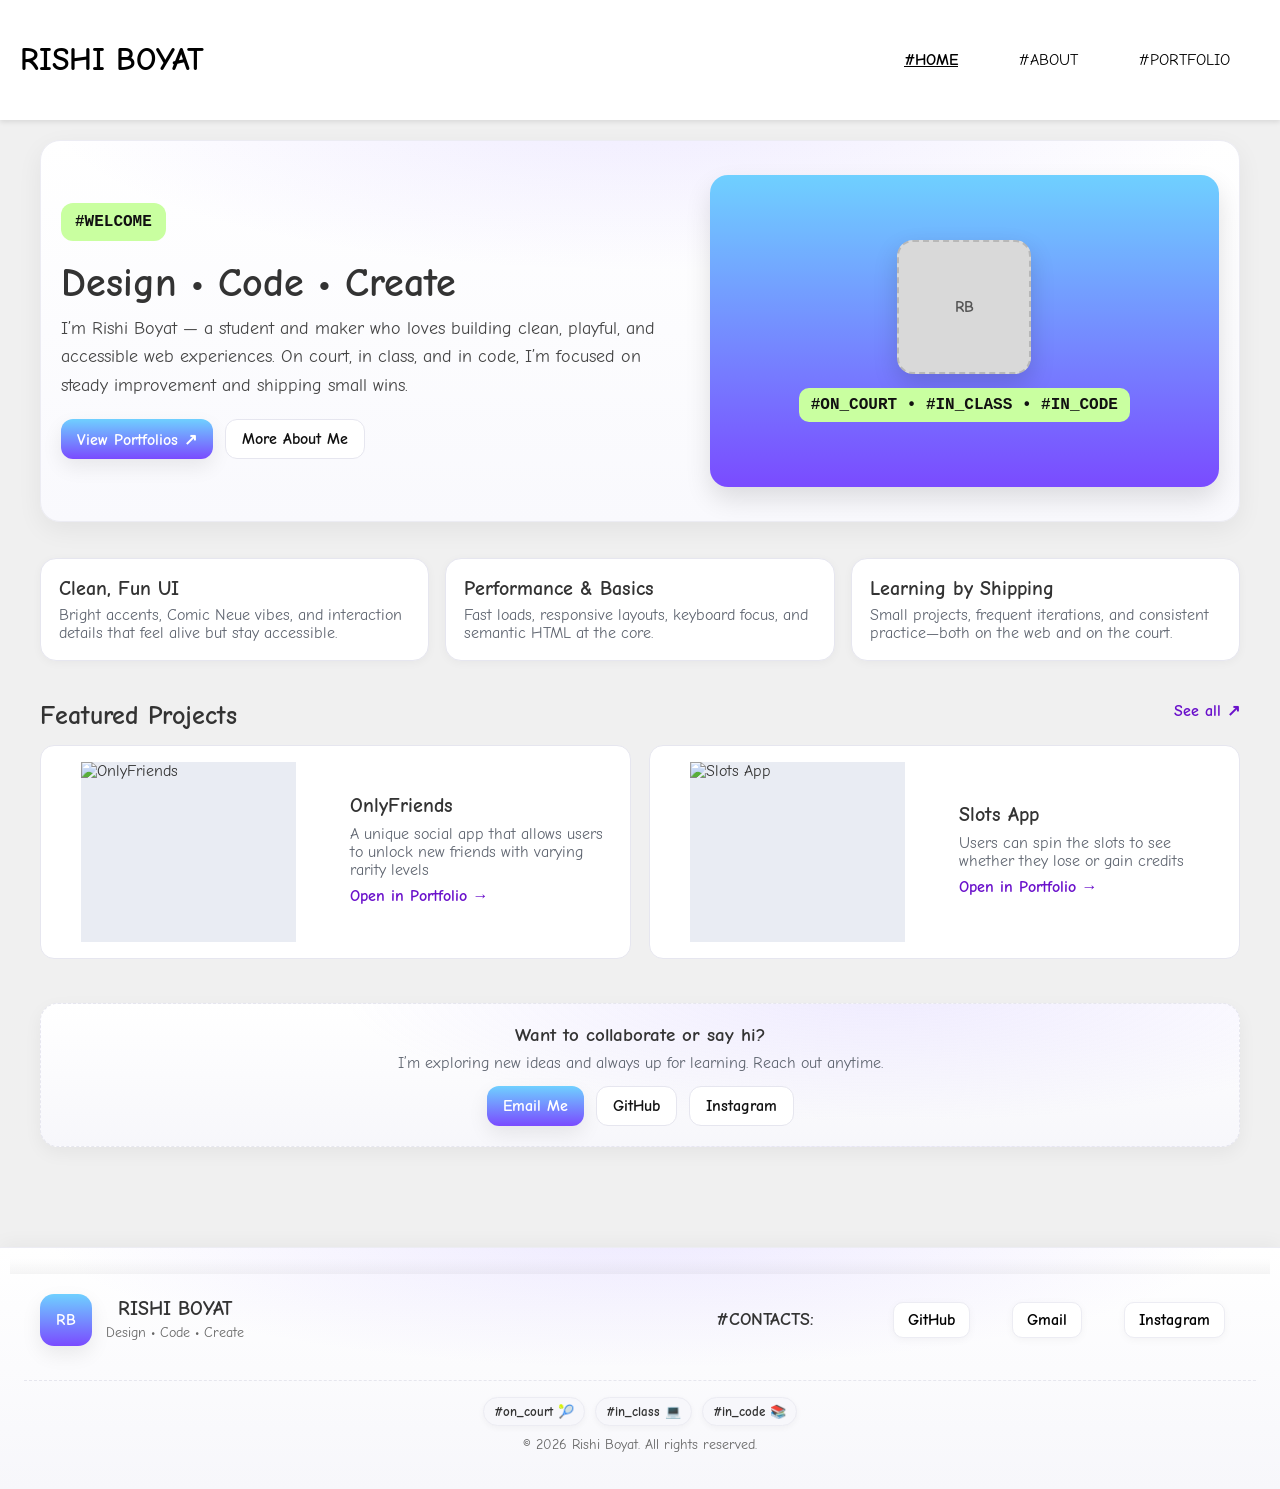
==== index.html @ 20a6b741 "Hello" ====
<!DOCTYPE html>
<html lang="en">
<head>
  <meta charset="UTF-8" />
  <meta name="viewport" content="width=device-width, initial-scale=1.0"/>
  <title>#HOME</title>
  <link rel="stylesheet" href="style.css" />
  <style>
    :root{
      --bg:#f7f7fb;
      --card:#ffffff;
      --ink:#111;
      --muted:#5f6570;
      --brand:#6a11cb;
      --brand-2:#cfffb1;
      --ring:#e6e6ef;
      --shadow:0 12px 28px rgba(0,0,0,.08);
      --radius:16px;
    }
    /* Page wrapper */
    .home-wrap{
      max-width: 1200px;
      margin: 0 auto;
      padding: 20px 16px 60px;
    }

    /* Hero */
    .hero{
      position: relative;
      background:
        radial-gradient(1000px 280px at 50% -10%, rgba(165,143,255,.18), transparent 60%),
        linear-gradient(180deg, #ffffff 0%, #f9f9fd 100%);
      border: 1px solid #ececf3;
      box-shadow: 0 8px 26px rgba(0,0,0,.06);
      border-radius: 20px;
      padding: 34px 20px;
      overflow: hidden;
    }
    .hero-inner{
      display: grid;
      grid-template-columns: 1.1fr 0.9fr;
      gap: 26px;
      align-items: center;
    }
    @media (max-width: 900px){
      .hero-inner{ grid-template-columns: 1fr; }
    }
    .hero-badge{
      display:inline-block;
      background:#c9ffa0;
      color:#111;
      border-radius: 12px;
      padding: 10px 14px;
      font-weight: 800;
      font-family: ui-monospace, Menlo, Consolas, monospace;
      margin-bottom: 12px;
    }
    .hero h1{
      margin: 8px 0 10px;
      font-size: 40px;
      line-height: 1.1;
    }
    .hero p.lead{
      margin: 0 0 18px;
      color:#444;
      font-size: 18px;
      line-height: 1.6;
      max-width: 60ch;
    }
    .hero-cta{
      display:flex; gap:12px; flex-wrap: wrap;
    }
    .btn{
      appearance:none; border:1px solid var(--ring);
      background:#fff; color:#111; font-weight:800;
      padding:10px 16px; border-radius:12px; cursor:pointer;
      text-decoration:none; display:inline-flex; align-items:center; gap:8px;
      transition: background-color .2s, color .2s, transform .2s, box-shadow .2s;
    }
    .btn:hover{ background: var(--brand-2); color: var(--brand); transform: translateY(-2px); box-shadow: 0 6px 16px rgba(0,0,0,.08); }
    .btn.primary{
      background: linear-gradient(180deg, #6fd0ff, #7a4bff);
      color:#fff; border: none; box-shadow: 0 8px 20px rgba(0,0,0,.08);
    }
    .btn.primary:hover{ filter: brightness(1.05); transform: translateY(-2px); }

    .hero-card{
      background: linear-gradient(180deg, #6fd0ff, #7a4bff);
      color:#fff; border-radius: 18px;
      padding: 26px; min-height: 260px;
      display:flex; flex-direction:column; align-items:center; justify-content:center;
      box-shadow: 0 12px 26px rgba(0,0,0,.12);
      text-align:center;
      position: relative;
    }
    .hero-avatar{
      width:130px; height:130px; border-radius:16px;
      background:#d9d9d9; border:2px dashed rgba(0,0,0,.15);
      display:flex; align-items:center; justify-content:center;
      font-weight:800; color:#555; box-shadow: 0 10px 24px rgba(0,0,0,.15);
      margin-bottom:14px;
    }
    .hero-chip{
      display:inline-block; background:#c9ffa0; color:#111;
      border-radius:10px; padding:8px 12px; font-weight:800; font-family: ui-monospace, Menlo, Consolas, monospace;
    }

    /* Highlights (three cards) */
    .highlights{
      margin-top: 36px;
      display:grid; gap:16px;
      grid-template-columns: 1fr;
    }
    @media (min-width: 820px){
      .highlights{ grid-template-columns: repeat(3, 1fr); }
    }
    .tile{
      background:#fff; border:1px solid var(--ring); border-radius: var(--radius);
      box-shadow: 0 2px 10px rgba(0,0,0,.04);
      padding: 18px;
      transition: transform .2s ease, box-shadow .2s ease, border-color .2s ease;
    }
    .tile:hover{ transform: translateY(-4px); border-color:#d7d7ec; box-shadow: var(--shadow); }
    .tile h3{ margin:0 0 6px; font-size:20px;}
    .tile p{ margin:0; color:var(--muted); }

    /* Featured projects preview (mirrors portfolio vibe) */
    .featured{
      margin-top: 40px;
    }
    .featured-head{
      display:flex; align-items:baseline; justify-content:space-between; gap:12px;
      margin-bottom: 14px;
    }
    .featured-head h2{ margin:0; font-size:26px;}
    .featured-grid{
      display:grid; gap:18px; grid-template-columns: 1fr;
    }
    @media (min-width: 860px){
      .featured-grid{ grid-template-columns: 1fr 1fr; }
    }
    .fcard{
      background:#fff; border:1px solid var(--ring); border-radius: 14px; overflow:hidden;
      display:grid; grid-template-columns: 1fr 1fr; min-height: 200px;
      transition: transform .2s ease, box-shadow .2s ease, border-color .2s ease;
    }
    .fcard:hover{ transform: translateY(-4px); border-color:#d7d7ec; box-shadow: var(--shadow); }
    @media (max-width: 680px){
      .fcard{ grid-template-columns: 1fr; }
    }
    .fmedia{ background:#e9ecf3; min-height: 180px; }
    .fmedia img{ width:100%; height:100%; object-fit: cover; display:block; }
    .fbody{ padding: 14px; display:flex; flex-direction:column; gap:8px; justify-content:center; }
    .fbody h3{ margin:0; font-size:20px; }
    .fbody p{ margin:0; color:var(--muted); }
    .mini-link{
      align-self:flex-start; font-weight:800; color:var(--brand); text-decoration:none;
      border-bottom: 2px solid transparent; padding-bottom:2px;
      transition: color .2s, border-color .2s, transform .2s;
    }
    .mini-link:hover{ color:#4d0fb2; border-color:#c9b6ff; transform: translateY(-1px); }

    /* CTA strip */
    .cta-strip{
      margin-top: 44px;
      background:
        radial-gradient(900px 220px at 70% -10%, rgba(165,143,255,.18), transparent 60%),
        linear-gradient(180deg, #ffffff 0%, #f7f7fb 100%);
      border: 1px dashed #e6e6ef;
      border-radius: 18px;
      padding: 20px;
      text-align: center;
      box-shadow: 0 6px 18px rgba(0,0,0,.05);
    }
    .cta-strip h3{ margin: 0 0 8px; }
    .cta-strip p{ margin: 0 0 14px; color: var(--muted); }
    .cta-actions{ display:flex; gap:12px; justify-content:center; flex-wrap: wrap; }

    /* Accessibility focus */
    a:focus-visible, button:focus-visible{
      outline: 3px solid #a7d3ff;
      outline-offset: 2px;
      border-radius: 8px;
    }
  </style>
</head>
<body>

<header>
  <h1>RISHI BOYAT</h1>
  <nav>
    <a href="home.html" class="active">#HOME</a>
    <a href="about.html">#ABOUT</a>
    <a href="portfolios.html">#PORTFOLIO</a>
  </nav>
</header>

<main class="home-wrap" aria-label="Home">
  <!-- Hero -->
  <section class="hero" aria-labelledby="hero-title">
    <div class="hero-inner">
      <div>
        <span class="hero-badge">#WELCOME</span>
        <h1 id="hero-title">Design • Code • Create</h1>
        <p class="lead">
          I’m Rishi Boyat — a student and maker who loves building clean, playful, and accessible web experiences.
          On court, in class, and in code, I’m focused on steady improvement and shipping small wins.
        </p>
        <div class="hero-cta">
          <a class="btn primary" href="portfolios.html">View Portfolios ↗</a>
          <a class="btn" href="about.html">More About Me</a>
        </div>
      </div>
      <aside class="hero-card" aria-label="Quick profile">
        <div class="hero-avatar" aria-label="image placeholder">RB</div>
        <div class="hero-chip">#ON_COURT • #IN_CLASS • #IN_CODE</div>
      </aside>
    </div>
  </section>

  <!-- Highlights -->
  <section class="highlights" aria-label="Highlights">
    <article class="tile">
      <h3>Clean, Fun UI</h3>
      <p>Bright accents, Comic Neue vibes, and interaction details that feel alive but stay accessible.</p>
    </article>
    <article class="tile">
      <h3>Performance & Basics</h3>
      <p>Fast loads, responsive layouts, keyboard focus, and semantic HTML at the core.</p>
    </article>
    <article class="tile">
      <h3>Learning by Shipping</h3>
      <p>Small projects, frequent iterations, and consistent practice—both on the web and on the court.</p>
    </article>
  </section>

  <!-- Featured projects preview -->
  <section class="featured" aria-labelledby="feat-title">
    <div class="featured-head">
      <h2 id="feat-title">Featured Projects</h2>
      <a class="mini-link" href="portfolios.html" aria-label="Go to Portfolio">See all ↗</a>
    </div>

    <div class="featured-grid">
      <!-- Card A -->
      <article class="fcard">
        <figure class="fmedia">
          <img src="" alt="OnlyFriends">
        </figure>
        <div class="fbody">
          <h3>OnlyFriends</h3>
          <p>A unique social app that allows users to unlock new friends with varying rarity levels</p>
          <a class="mini-link" href="portfolios.html#weather">Open in Portfolio →</a>
        </div>
      </article>

      <!-- Card B -->
      <article class="fcard">
        <figure class="fmedia">
          <img src="" alt="Slots App">
        </figure>
        <div class="fbody">
          <h3>Slots App</h3>
          <p>Users can spin the slots to see whether they lose or gain credits</p>
          <a class="mini-link" href="portfolios.html#taskflow">Open in Portfolio →</a>
        </div>
      </article>
    </div>
  </section>

  <!-- CTA -->
  <section class="cta-strip" aria-labelledby="cta-title">
    <h3 id="cta-title">Want to collaborate or say hi?</h3>
    <p>I’m exploring new ideas and always up for learning. Reach out anytime.</p>
    <div class="cta-actions">
      <a class="btn primary" href="mailto:rishi.boyat@gmail.com">Email Me</a>
      <a class="btn" href="https://github.com/KingRB04122009" target="_blank" rel="noopener noreferrer">GitHub</a>
      <a class="btn" href="https://instagram.com/rishiboyat12" target="_blank" rel="noopener noreferrer">Instagram</a>
    </div>
  </section>
</main>

<footer class="site-footer">
  <div class="footer-inner">
    <!-- Brand block -->
    <div class="footer-brand">
      <div class="brand-badge">RB</div>
      <div class="brand-meta">
        <h3>RISHI BOYAT</h3>
        <p>Design • Code • Create</p>
      </div>
    </div>

    <!-- Contacts -->
    <div class="footer-contacts">
      <h3 class="footer-title">#CONTACTS:</h3>
      <nav class="contact-links" aria-label="Social links">
        <a href="https://github.com/KingRB04122009" target="_blank" rel="noopener noreferrer">GitHub</a>
        <a href="mailto:rishi.boyat@gmail.com">Gmail</a>
        <a href="https://instagram.com/rishiboyat12" target="_blank" rel="noopener noreferrer">Instagram</a>
      </nav>
    </div>
  </div>

  <div class="footer-bottom">
    <div class="chips">
      <span class="chip">#on_court 🎾</span>
      <span class="chip">#in_class 💻</span>
      <span class="chip">#in_code 📚</span>
    </div>
    <p class="legal">© <span id="year">2025</span> Rishi Boyat. All rights reserved.</p>
  </div>
</footer>

<script>
  // Update year automatically
  document.getElementById('year').textContent = new Date().getFullYear();
</script>

</body>
</html>
---- style.css ----
/* Import Google Fonts */
@import url('https://fonts.googleapis.com/css2?family=Comic+Neue:wght@400;700&display=swap');

body {
    font-family: 'Comic Neue', sans-serif; /* Use Comic Neue font */
    margin: 0;
    padding: 0;
    background-color: #f0f0f0;
    color: #333;
}

header {
    display: flex; /* Use flexbox for alignment */
    justify-content: space-between; /* Space between elements */
    align-items: center; /* Center items vertically */
    padding: 20px 20px; /* Padding for top and bottom */
    background-color: white; /* White background */
    color: black; /* Black text color */
    box-shadow: 0 2px 5px rgba(0, 0, 0, 0.1); /* Optional: subtle shadow for depth */
}

nav {
    display: flex; /* Use flexbox for navigation links */
}

nav a {
    margin: 0 15px;
    color: black; /* Change link color to black */
    text-decoration: none;
    font-weight: normal;
    padding: 10px 15px; /* Added padding for better click area */
    border-radius: 5px; /* Rounded corners */
    transition: background-color 0.3s, color 0.3s, transform 0.3s;
}

nav a:hover {
    background-color: #cfffb1; /* Bright background on hover */
    color: #6a11cb; /* Change text color on hover */
    transform: scale(1.1); /* Slightly enlarge text */
}

.active {
    font-weight: bold;
    text-decoration: underline;
}

/* Rest of your CSS remains unchanged */
.container {
    max-width: 900px;
    margin: 20px auto;
    background: white;
    border-radius: 10px;
    padding: 20px;
    box-shadow: 0 4px 20px rgba(0, 0, 0, 0.1);
}

.about, .experience, .contact {
    margin-bottom: 30px;
    padding: 20px;
    border-radius: 10px;
    box-shadow: 0 2px 10px rgba(0, 0, 0, 0.1);
}

.about {
    background: linear-gradient(135deg, #6a11cb, #2575fc);
    color: white;
}

.experience, .contact {
    background: #e9ecef;
}

h2 {
    margin: 0 0 10px;
}

p {
    margin: 10px 0;
}

footer {
    text-align: center;
    margin-top: 20px;
    padding: 10px;
}

.contact-info {
    margin-top: 20px;
    font-size: 1.1em;
}

.site-footer{
  margin-top: 40px;
  background:
    radial-gradient(1000px 240px at 50% -10%, rgba(165,143,255,.20), transparent 60%),
    linear-gradient(180deg, #ffffff 0%, #f7f7fb 100%);
  border-top: 1px solid #ececf3;
  box-shadow: 0 -4px 18px rgba(0,0,0,0.04);
  font-family: 'Comic Neue', sans-serif;
}

.footer-inner{
  max-width: 1200px;
  margin: 0 auto;
  padding: 20px 16px 26px;
  display: grid;
  grid-template-columns: 1fr auto;
  gap: 20px;
  align-items: center;
}
@media (max-width: 800px){
  .footer-inner{
    grid-template-columns: 1fr;
    text-align: left;
  }
}

/* Brand block */
.footer-brand{
  display: flex;
  align-items: center;
  gap: 14px;
  margin-bottom: 0px;
}
.brand-badge{
  width: 52px; height: 52px;
  border-radius: 14px;
  background: linear-gradient(180deg, #6fd0ff, #7a4bff);
  color: #fff;
  display: grid; place-items: center;
  font-weight: 800;
  letter-spacing: 0.5px;
  box-shadow: 0 8px 20px rgba(0,0,0,.08);
}
.brand-meta h3{
  font-size: 20px;
  line-height: 1.1;
  margin: 0;
}
.brand-meta p{
  margin: 4px 0 0;
  color: #666;
  font-size: 14px;
}

/* Contacts block */
.footer-contacts{
  display: flex;
  align-items: center;
  gap: 14px;
  flex-wrap: wrap;
  justify-content: flex-end;
}
@media (max-width: 800px){
  .footer-contacts{
    justify-content: flex-start;
  }
}

.footer-title{
  margin: 0;
  font-size: 18px;
  font-weight: 800;
  margin-right: 50px;
}

.contact-links{
  display: flex;
  gap: 12px;
  align-items: center;
}

.contact-links a{
  color: black;
  text-decoration: none;
  background: #ffffff;
  padding: 8px 14px;
  border-radius: 10px;
  border: 1px solid #ececf3;
  box-shadow: 0 2px 8px rgba(0,0,0,.04);
  transition: background-color .2s, color .2s, transform .2s, box-shadow .2s;
  font-weight: 700;
}
.contact-links a:hover{
  background-color: #cfffb1;
  color: #6a11cb;
  transform: translateY(-2px);
  box-shadow: 0 6px 16px rgba(0,0,0,.08);
}

/* Bottom strip with chips and legal */
.footer-bottom{
  border-top: 1px dashed #e6e6ee;
  margin-top: 8px;
  padding: 16px 16px 26px;
  max-width: 1200px;
  margin-left: auto;
  margin-right: auto;
}
.chips{
  display: flex;
  gap: 10px;
  flex-wrap: wrap;
  justify-content: center;
  margin-bottom: 10px;
}
.chip{
  background: #f7f7fb;
  border: 1px solid #ececf3;
  color: #333;
  padding: 6px 10px;
  border-radius: 999px;
  font-weight: 700;
  font-size: 13px;
  box-shadow: 0 2px 6px rgba(0,0,0,.04);
}
.legal{
  text-align: center;
  color: #666;
  font-size: 14px;
  margin: 0;
}

/* Optional: make footer stick out slightly from content above */
.site-footer::before{
  content: "";
  display: block;
  height: 16px;
  background:
    linear-gradient(180deg, transparent, rgba(0,0,0,.04));
}
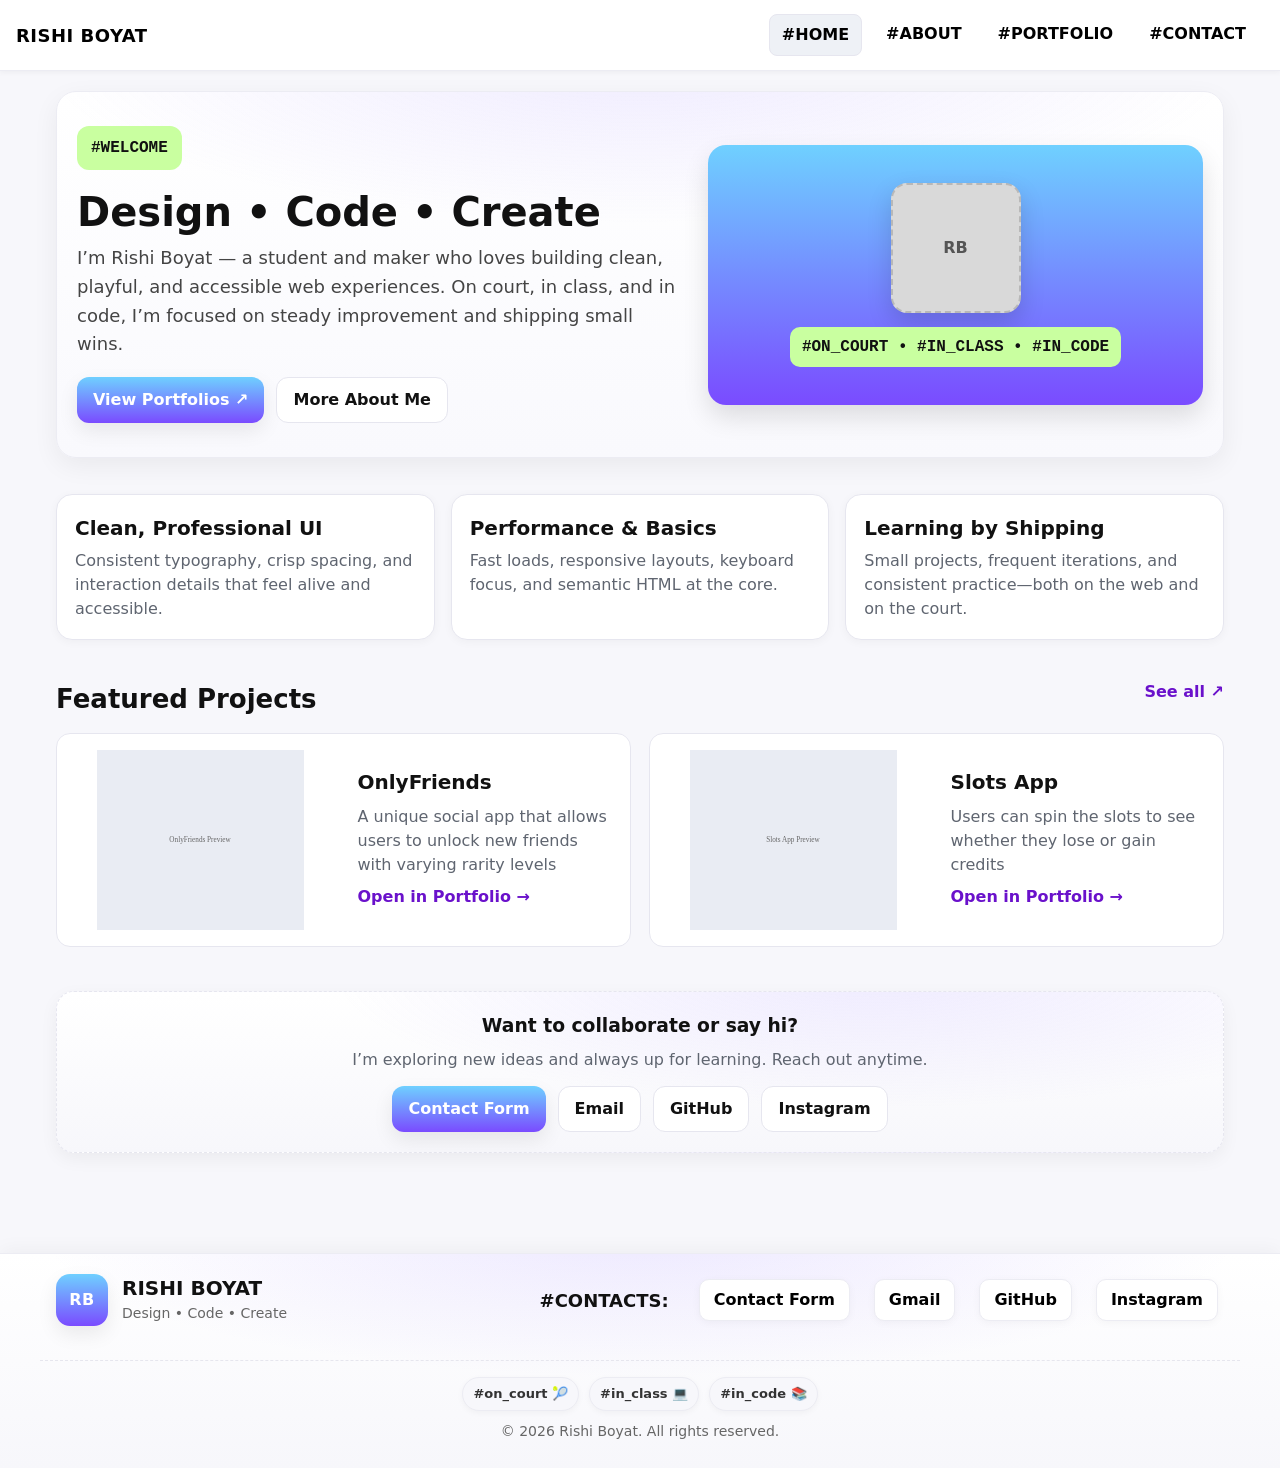
==== commit bc2e2b35: "Big Change" ====
--- a/index.html
+++ b/index.html
@@ -72,7 +72,7 @@
     }
     .btn{
       appearance:none; border:1px solid var(--ring);
-      background:#fff; color:#111; font-weight:800;
+      background:#fff; color:#111; font-weight:700;
       padding:10px 16px; border-radius:12px; cursor:pointer;
       text-decoration:none; display:inline-flex; align-items:center; gap:8px;
       transition: background-color .2s, color .2s, transform .2s, box-shadow .2s;
@@ -124,7 +124,7 @@
     .tile h3{ margin:0 0 6px; font-size:20px;}
     .tile p{ margin:0; color:var(--muted); }
 
-    /* Featured projects preview (mirrors portfolio vibe) */
+    /* Featured projects preview */
     .featured{
       margin-top: 40px;
     }
@@ -185,13 +185,13 @@
   </style>
 </head>
 <body>
-
 <header>
   <h1>RISHI BOYAT</h1>
   <nav>
-    <a href="home.html" class="active">#HOME</a>
+    <a href="index.html" class="active">#HOME</a>
     <a href="about.html">#ABOUT</a>
     <a href="portfolios.html">#PORTFOLIO</a>
+    <a href="contact.html">#CONTACT</a>
   </nav>
 </header>
 
@@ -221,8 +221,8 @@
   <!-- Highlights -->
   <section class="highlights" aria-label="Highlights">
     <article class="tile">
-      <h3>Clean, Fun UI</h3>
-      <p>Bright accents, Comic Neue vibes, and interaction details that feel alive but stay accessible.</p>
+      <h3>Clean, Professional UI</h3>
+      <p>Consistent typography, crisp spacing, and interaction details that feel alive and accessible.</p>
     </article>
     <article class="tile">
       <h3>Performance & Basics</h3>
@@ -245,24 +245,24 @@
       <!-- Card A -->
       <article class="fcard">
         <figure class="fmedia">
-          <img src="" alt="OnlyFriends">
+          <img src="data:image/svg+xml;charset=UTF-8,%3Csvg xmlns='http://www.w3.org/2000/svg' width='1200' height='800'%3E%3Crect width='100%25' height='100%25' fill='%23e9ecf3'/%3E%3Ctext x='50%25' y='50%25' dominant-baseline='middle' text-anchor='middle' fill='%23666' font-size='32'%3EOnlyFriends Preview%3C/text%3E%3C/svg%3E" alt="OnlyFriends preview">
         </figure>
         <div class="fbody">
           <h3>OnlyFriends</h3>
           <p>A unique social app that allows users to unlock new friends with varying rarity levels</p>
-          <a class="mini-link" href="portfolios.html#weather">Open in Portfolio →</a>
+          <a class="mini-link" href="portfolios.html#onlyfriends">Open in Portfolio →</a>
         </div>
       </article>
 
       <!-- Card B -->
       <article class="fcard">
         <figure class="fmedia">
-          <img src="" alt="Slots App">
+          <img src="data:image/svg+xml;charset=UTF-8,%3Csvg xmlns='http://www.w3.org/2000/svg' width='1200' height='800'%3E%3Crect width='100%25' height='100%25' fill='%23e9ecf3'/%3E%3Ctext x='50%25' y='50%25' dominant-baseline='middle' text-anchor='middle' fill='%23666' font-size='32'%3ESlots App Preview%3C/text%3E%3C/svg%3E" alt="Slots App preview">
         </figure>
         <div class="fbody">
           <h3>Slots App</h3>
           <p>Users can spin the slots to see whether they lose or gain credits</p>
-          <a class="mini-link" href="portfolios.html#taskflow">Open in Portfolio →</a>
+          <a class="mini-link" href="portfolios.html#slots">Open in Portfolio →</a>
         </div>
       </article>
     </div>
@@ -273,7 +273,8 @@
     <h3 id="cta-title">Want to collaborate or say hi?</h3>
     <p>I’m exploring new ideas and always up for learning. Reach out anytime.</p>
     <div class="cta-actions">
-      <a class="btn primary" href="mailto:rishi.boyat@gmail.com">Email Me</a>
+      <a class="btn primary" href="contact.html">Contact Form</a>
+      <a class="btn" href="mailto:rishi.boyat@gmail.com">Email</a>
       <a class="btn" href="https://github.com/KingRB04122009" target="_blank" rel="noopener noreferrer">GitHub</a>
       <a class="btn" href="https://instagram.com/rishiboyat12" target="_blank" rel="noopener noreferrer">Instagram</a>
     </div>
@@ -295,8 +296,9 @@
     <div class="footer-contacts">
       <h3 class="footer-title">#CONTACTS:</h3>
       <nav class="contact-links" aria-label="Social links">
+        <a href="contact.html">Contact Form</a>
+        <a href="mailto:rishi.boyat@gmail.com">Gmail</a>
         <a href="https://github.com/KingRB04122009" target="_blank" rel="noopener noreferrer">GitHub</a>
-        <a href="mailto:rishi.boyat@gmail.com">Gmail</a>
         <a href="https://instagram.com/rishiboyat12" target="_blank" rel="noopener noreferrer">Instagram</a>
       </nav>
     </div>
@@ -316,6 +318,5 @@
   // Update year automatically
   document.getElementById('year').textContent = new Date().getFullYear();
 </script>
-
 </body>
 </html>
--- a/style.css
+++ b/style.css
@@ -1,94 +1,80 @@
-/* Import Google Fonts */
-@import url('https://fonts.googleapis.com/css2?family=Comic+Neue:wght@400;700&display=swap');
+/* Typography: professional, consistent (system UI stack for performance) */
+* { box-sizing: border-box; }
+
+html {
+  -webkit-text-size-adjust: 100%;
+}
 
 body {
-    font-family: 'Comic Neue', sans-serif; /* Use Comic Neue font */
-    margin: 0;
-    padding: 0;
-    background-color: #f0f0f0;
-    color: #333;
-}
+  margin: 0;
+  padding: 0;
+  background-color: #f7f7fb;
+  color: #111;
+  font-family: system-ui, -apple-system, Segoe UI, Roboto, "Helvetica Neue", Arial, "Noto Sans", "Liberation Sans", sans-serif;
+  line-height: 1.5;
+  text-rendering: optimizeLegibility;
+}
+
+/* Smooth page fade-in; respect prefers-reduced-motion */
+@media (prefers-reduced-motion: no-preference) {
+  body {
+    opacity: 0;
+    animation: fadeIn .35s ease-out forwards;
+  }
+}
+@keyframes fadeIn {
+  from { opacity: 0; transform: translateY(4px); }
+  to   { opacity: 1; transform: translateY(0); }
+}
+
+a { color: inherit; }
 
 header {
-    display: flex; /* Use flexbox for alignment */
-    justify-content: space-between; /* Space between elements */
-    align-items: center; /* Center items vertically */
-    padding: 20px 20px; /* Padding for top and bottom */
-    background-color: white; /* White background */
-    color: black; /* Black text color */
-    box-shadow: 0 2px 5px rgba(0, 0, 0, 0.1); /* Optional: subtle shadow for depth */
+  position: sticky;
+  top: 0;
+  z-index: 100;
+  display: flex;
+  justify-content: space-between;
+  align-items: center;
+  padding: 14px 16px;
+  background-color: #ffffff;
+  color: black;
+  border-bottom: 1px solid #ececf3;
+  box-shadow: 0 2px 5px rgba(0,0,0,0.04);
+}
+
+header h1 {
+  margin: 0;
+  font-size: 18px;
+  letter-spacing: .5px;
 }
 
 nav {
-    display: flex; /* Use flexbox for navigation links */
+  display: flex;
+  flex-wrap: wrap;
 }
 
 nav a {
-    margin: 0 15px;
-    color: black; /* Change link color to black */
-    text-decoration: none;
-    font-weight: normal;
-    padding: 10px 15px; /* Added padding for better click area */
-    border-radius: 5px; /* Rounded corners */
-    transition: background-color 0.3s, color 0.3s, transform 0.3s;
-}
-
+  margin: 0 6px;
+  color: black;
+  text-decoration: none;
+  font-weight: 600;
+  padding: 8px 12px;
+  border-radius: 8px;
+  transition: background-color .2s, color .2s, transform .2s, box-shadow .2s;
+}
 nav a:hover {
-    background-color: #cfffb1; /* Bright background on hover */
-    color: #6a11cb; /* Change text color on hover */
-    transform: scale(1.1); /* Slightly enlarge text */
-}
-
-.active {
-    font-weight: bold;
-    text-decoration: underline;
-}
-
-/* Rest of your CSS remains unchanged */
-.container {
-    max-width: 900px;
-    margin: 20px auto;
-    background: white;
-    border-radius: 10px;
-    padding: 20px;
-    box-shadow: 0 4px 20px rgba(0, 0, 0, 0.1);
-}
-
-.about, .experience, .contact {
-    margin-bottom: 30px;
-    padding: 20px;
-    border-radius: 10px;
-    box-shadow: 0 2px 10px rgba(0, 0, 0, 0.1);
-}
-
-.about {
-    background: linear-gradient(135deg, #6a11cb, #2575fc);
-    color: white;
-}
-
-.experience, .contact {
-    background: #e9ecef;
-}
-
-h2 {
-    margin: 0 0 10px;
-}
-
-p {
-    margin: 10px 0;
-}
-
-footer {
-    text-align: center;
-    margin-top: 20px;
-    padding: 10px;
-}
-
-.contact-info {
-    margin-top: 20px;
-    font-size: 1.1em;
-}
-
+  background-color: #cfffb1;
+  color: #6a11cb;
+  transform: translateY(-1px);
+  box-shadow: 0 3px 10px rgba(0,0,0,.06);
+}
+nav a.active {
+  background: #eef1f6;
+  border: 1px solid #e6e6ef;
+}
+
+/* Footer (shared) */
 .site-footer{
   margin-top: 40px;
   background:
@@ -96,7 +82,6 @@
     linear-gradient(180deg, #ffffff 0%, #f7f7fb 100%);
   border-top: 1px solid #ececf3;
   box-shadow: 0 -4px 18px rgba(0,0,0,0.04);
-  font-family: 'Comic Neue', sans-serif;
 }
 
 .footer-inner{
@@ -115,12 +100,10 @@
   }
 }
 
-/* Brand block */
 .footer-brand{
   display: flex;
   align-items: center;
   gap: 14px;
-  margin-bottom: 0px;
 }
 .brand-badge{
   width: 52px; height: 52px;
@@ -143,7 +126,6 @@
   font-size: 14px;
 }
 
-/* Contacts block */
 .footer-contacts{
   display: flex;
   align-items: center;
@@ -161,7 +143,7 @@
   margin: 0;
   font-size: 18px;
   font-weight: 800;
-  margin-right: 50px;
+  margin-right: 10px;
 }
 
 .contact-links{
@@ -188,7 +170,6 @@
   box-shadow: 0 6px 16px rgba(0,0,0,.08);
 }
 
-/* Bottom strip with chips and legal */
 .footer-bottom{
   border-top: 1px dashed #e6e6ee;
   margin-top: 8px;
@@ -221,11 +202,20 @@
   margin: 0;
 }
 
-/* Optional: make footer stick out slightly from content above */
-.site-footer::before{
-  content: "";
-  display: block;
-  height: 16px;
-  background:
-    linear-gradient(180deg, transparent, rgba(0,0,0,.04));
+/* Buttons (baseline) */
+.btn{
+  font-family: inherit;
+}
+
+/* Accessibility focus baseline */
+a:focus-visible, button:focus-visible, input:focus-visible, textarea:focus-visible{
+  outline: 3px solid #a7d3ff;
+  outline-offset: 2px;
+  border-radius: 8px;
+}
+
+/* Prevent accidental horizontal scrolls site-wide */
+html, body {
+  max-width: 100%;
+  overflow-x: hidden;
 }
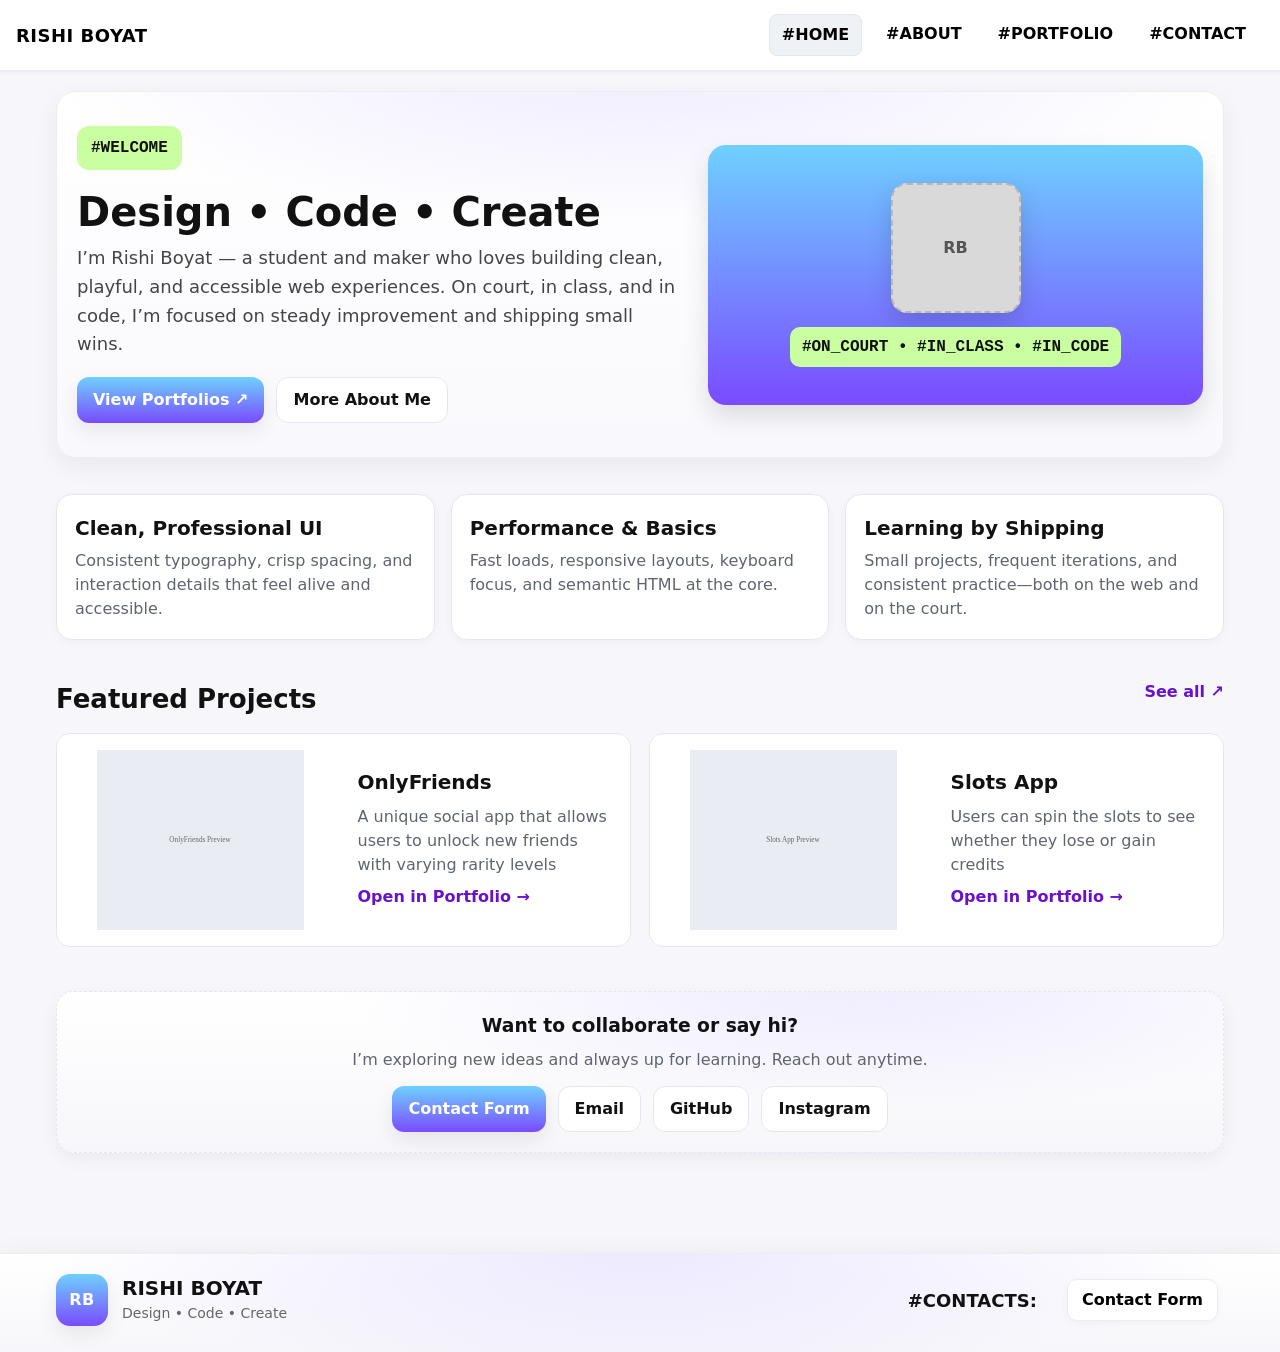
==== commit 7d25ce35: "Only Friends" ====
--- a/index.html
+++ b/index.html
@@ -297,26 +297,4 @@
       <h3 class="footer-title">#CONTACTS:</h3>
       <nav class="contact-links" aria-label="Social links">
         <a href="contact.html">Contact Form</a>
-        <a href="mailto:rishi.boyat@gmail.com">Gmail</a>
-        <a href="https://github.com/KingRB04122009" target="_blank" rel="noopener noreferrer">GitHub</a>
-        <a href="https://instagram.com/rishiboyat12" target="_blank" rel="noopener noreferrer">Instagram</a>
-      </nav>
-    </div>
-  </div>
-
-  <div class="footer-bottom">
-    <div class="chips">
-      <span class="chip">#on_court 🎾</span>
-      <span class="chip">#in_class 💻</span>
-      <span class="chip">#in_code 📚</span>
-    </div>
-    <p class="legal">© <span id="year">2025</span> Rishi Boyat. All rights reserved.</p>
-  </div>
-</footer>
-
-<script>
-  // Update year automatically
-  document.getElementById('year').textContent = new Date().getFullYear();
-</script>
-</body>
-</html>+ 
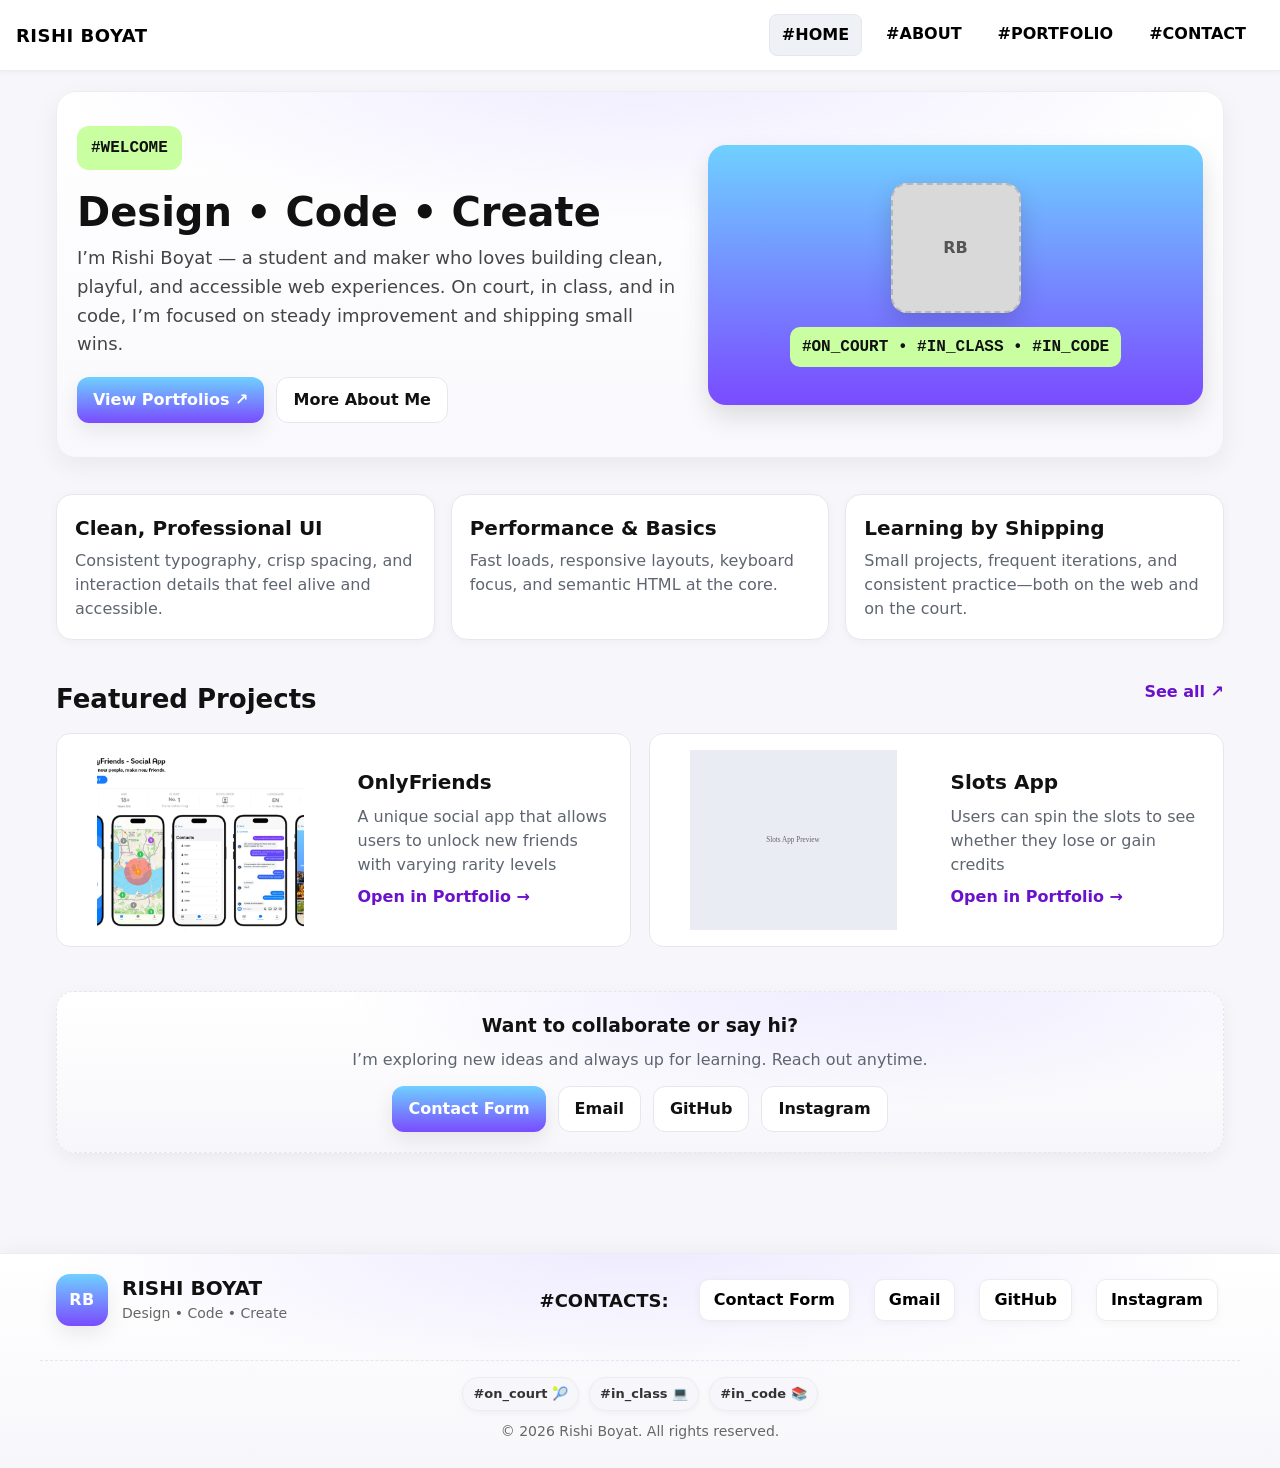
==== commit ee3c1ff5: "changes" ====
--- a/index.html
+++ b/index.html
@@ -245,7 +245,7 @@
       <!-- Card A -->
       <article class="fcard">
         <figure class="fmedia">
-          <img src="data:image/svg+xml;charset=UTF-8,%3Csvg xmlns='http://www.w3.org/2000/svg' width='1200' height='800'%3E%3Crect width='100%25' height='100%25' fill='%23e9ecf3'/%3E%3Ctext x='50%25' y='50%25' dominant-baseline='middle' text-anchor='middle' fill='%23666' font-size='32'%3EOnlyFriends Preview%3C/text%3E%3C/svg%3E" alt="OnlyFriends preview">
+          <img src="Screenshot 2025-10-21 at 6.51.44 PM.png" alt="OnlyFriends preview">
         </figure>
         <div class="fbody">
           <h3>OnlyFriends</h3>
@@ -297,4 +297,26 @@
       <h3 class="footer-title">#CONTACTS:</h3>
       <nav class="contact-links" aria-label="Social links">
         <a href="contact.html">Contact Form</a>
- +        <a href="mailto:rishi.boyat@gmail.com">Gmail</a>
+        <a href="https://github.com/KingRB04122009" target="_blank" rel="noopener noreferrer">GitHub</a>
+        <a href="https://instagram.com/rishiboyat12" target="_blank" rel="noopener noreferrer">Instagram</a>
+      </nav>
+    </div>
+  </div>
+
+  <div class="footer-bottom">
+    <div class="chips">
+      <span class="chip">#on_court 🎾</span>
+      <span class="chip">#in_class 💻</span>
+      <span class="chip">#in_code 📚</span>
+    </div>
+    <p class="legal">© <span id="year">2025</span> Rishi Boyat. All rights reserved.</p>
+  </div>
+</footer>
+
+<script>
+  // Update year automatically
+  document.getElementById('year').textContent = new Date().getFullYear();
+</script>
+</body>
+</html>
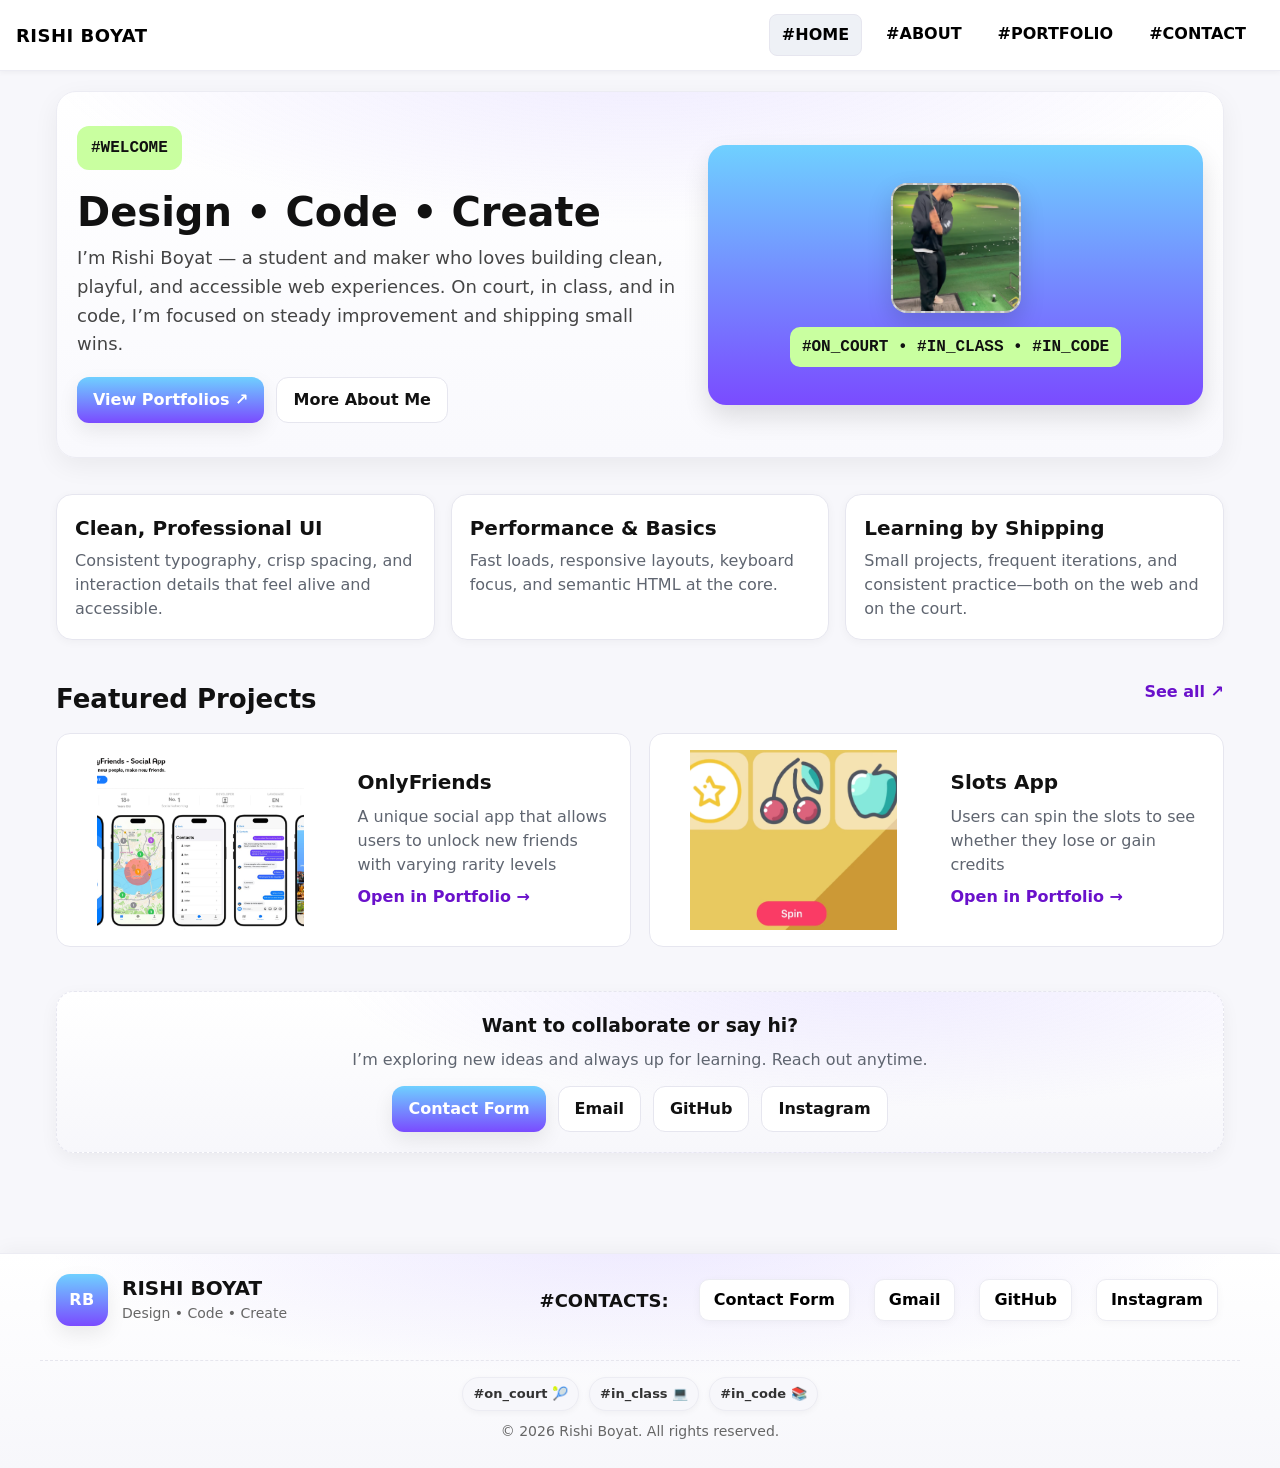
==== commit c5ee84df: "FINAL FINAL" ====
--- a/index.html
+++ b/index.html
@@ -97,8 +97,13 @@
       width:130px; height:130px; border-radius:16px;
       background:#d9d9d9; border:2px dashed rgba(0,0,0,.15);
       display:flex; align-items:center; justify-content:center;
-      font-weight:800; color:#555; box-shadow: 0 10px 24px rgba(0,0,0,.15);
+      box-shadow: 0 10px 24px rgba(0,0,0,.15);
       margin-bottom:14px;
+      overflow:hidden;
+    }
+    /* Ensure hero image fills the frame cleanly */
+    .hero-avatar img{
+      width:100%; height:100%; object-fit: cover; display:block;
     }
     .hero-chip{
       display:inline-block; background:#c9ffa0; color:#111;
@@ -212,7 +217,10 @@
         </div>
       </div>
       <aside class="hero-card" aria-label="Quick profile">
-        <div class="hero-avatar" aria-label="image placeholder">RB</div>
+        <!-- Replace the src with your avatar URL -->
+        <div class="hero-avatar" role="img" aria-label="Profile image">
+          <img src="292A24C2-0A14-4BED-9554-617AEAA134FA.png" alt="Rishi Boyat profile photo">
+        </div>
         <div class="hero-chip">#ON_COURT • #IN_CLASS • #IN_CODE</div>
       </aside>
     </div>
@@ -245,6 +253,7 @@
       <!-- Card A -->
       <article class="fcard">
         <figure class="fmedia">
+          <!-- Replace with your project image URL -->
           <img src="Screenshot 2025-10-21 at 6.51.44 PM.png" alt="OnlyFriends preview">
         </figure>
         <div class="fbody">
@@ -257,7 +266,8 @@
       <!-- Card B -->
       <article class="fcard">
         <figure class="fmedia">
-          <img src="data:image/svg+xml;charset=UTF-8,%3Csvg xmlns='http://www.w3.org/2000/svg' width='1200' height='800'%3E%3Crect width='100%25' height='100%25' fill='%23e9ecf3'/%3E%3Ctext x='50%25' y='50%25' dominant-baseline='middle' text-anchor='middle' fill='%23666' font-size='32'%3ESlots App Preview%3C/text%3E%3C/svg%3E" alt="Slots App preview">
+          <!-- Replace with your project image URL -->
+          <img src="Screenshot 2025-10-26 at 5.23.07 PM.png" alt="Slots App preview">
         </figure>
         <div class="fbody">
           <h3>Slots App</h3>
